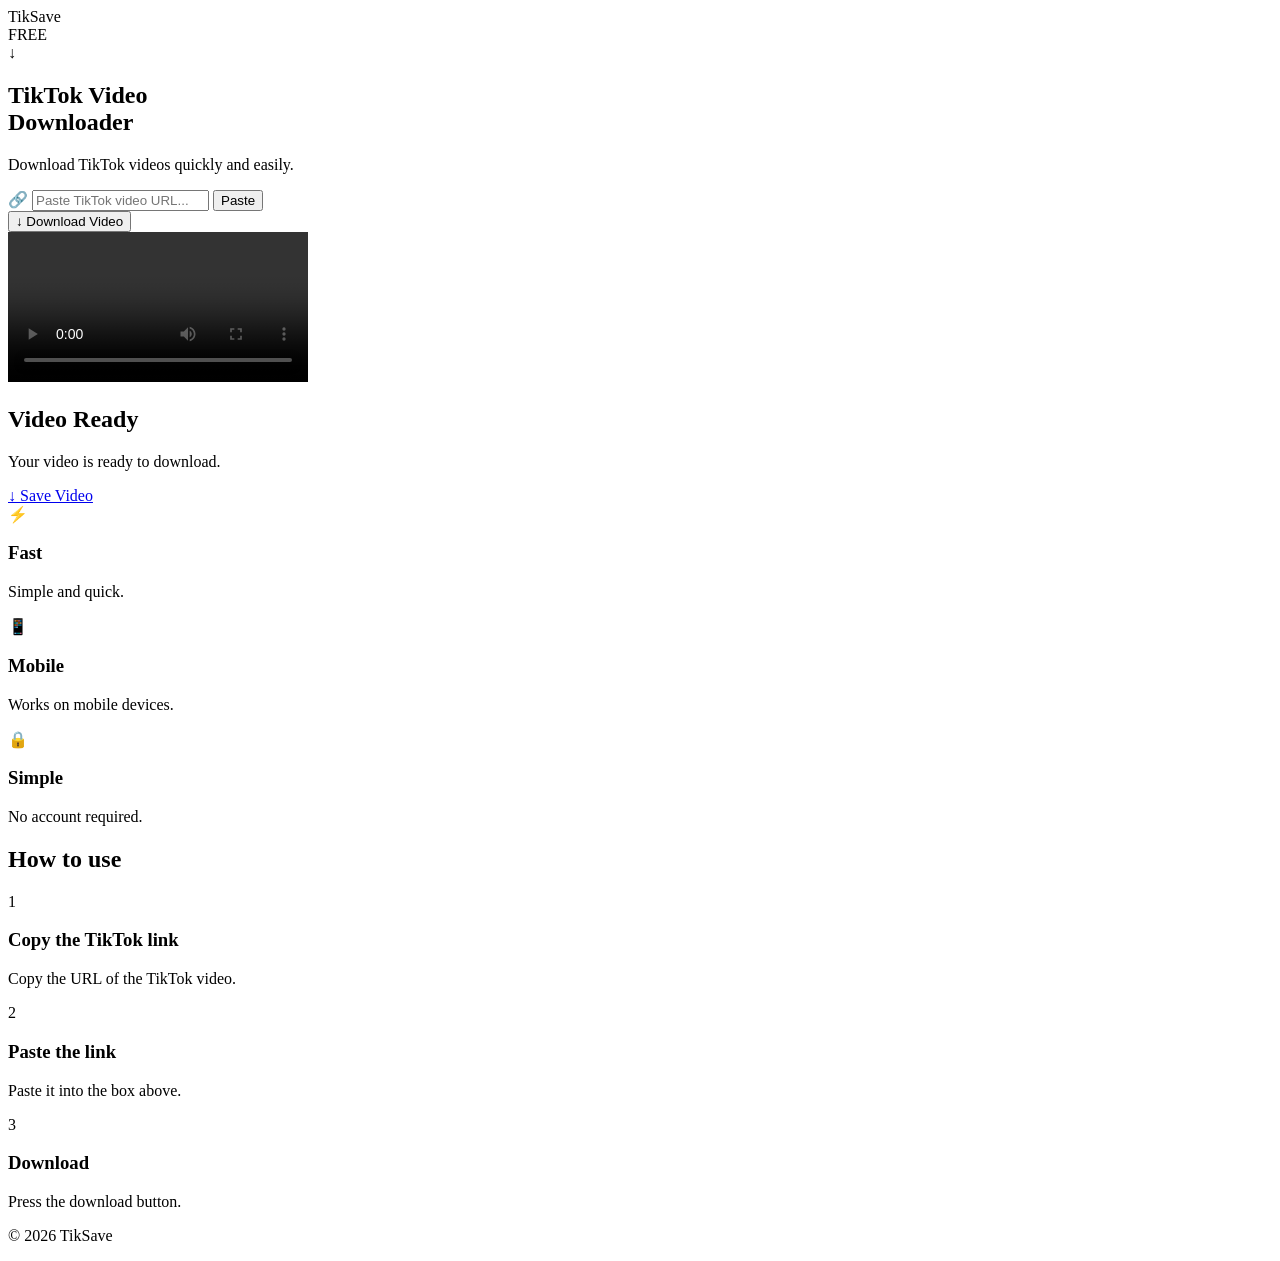
==== index.html @ 3b1248d6 "Create index.html" ====
<!DOCTYPE html>
<html lang="en">
<head>
  <meta charset="UTF-8">
  <meta name="viewport" content="width=device-width, initial-scale=1.0">
  <title>TikSave - TikTok Downloader</title>
  <link rel="stylesheet" href="style.css">
</head>

<body>

  <header class="header">
    <div class="logo">Tik<span>Save</span></div>
    <div class="badge">FREE</div>
  </header>

  <main>

    <section class="hero">

      <div class="hero-icon">↓</div>

      <h1>
        TikTok Video<br>
        <span>Downloader</span>
      </h1>

      <p>
        Download TikTok videos quickly and easily.
      </p>

      <div class="download-box">

        <div class="input-wrapper">

          <span class="link-icon">🔗</span>

          <input
            type="url"
            id="tiktokUrl"
            placeholder="Paste TikTok video URL..."
            autocomplete="off"
          >

          <button
            id="pasteBtn"
            type="button"
          >
            Paste
          </button>

        </div>

        <button
          id="downloadBtn"
          type="button"
        >
          ↓ Download Video
        </button>

      </div>

      <div id="message"></div>

    </section>


    <section id="resultSection" class="hidden">

      <div class="result-card">

        <video
          id="videoPreview"
          controls
          playsinline
        ></video>

        <div class="video-info">

          <h2>Video Ready</h2>

          <p>
            Your video is ready to download.
          </p>

          <a
            id="saveBtn"
            href="#"
            target="_blank"
          >
            ↓ Save Video
          </a>

        </div>

      </div>

    </section>


    <section class="features">

      <div class="feature">
        <div>⚡</div>
        <h3>Fast</h3>
        <p>Simple and quick.</p>
      </div>

      <div class="feature">
        <div>📱</div>
        <h3>Mobile</h3>
        <p>Works on mobile devices.</p>
      </div>

      <div class="feature">
        <div>🔒</div>
        <h3>Simple</h3>
        <p>No account required.</p>
      </div>

    </section>


    <section class="how-section">

      <h2>How to use</h2>

      <div class="steps">

        <div class="step">
          <span>1</span>
          <div>
            <h3>Copy the TikTok link</h3>
            <p>Copy the URL of the TikTok video.</p>
          </div>
        </div>

        <div class="step">
          <span>2</span>
          <div>
            <h3>Paste the link</h3>
            <p>Paste it into the box above.</p>
          </div>
        </div>

        <div class="step">
          <span>3</span>
          <div>
            <h3>Download</h3>
            <p>Press the download button.</p>
          </div>
        </div>

      </div>

    </section>

  </main>


  <footer>
    <p>© 2026 TikSave</p>
  </footer>


  <script src="script.js"></script>

</body>
</html>
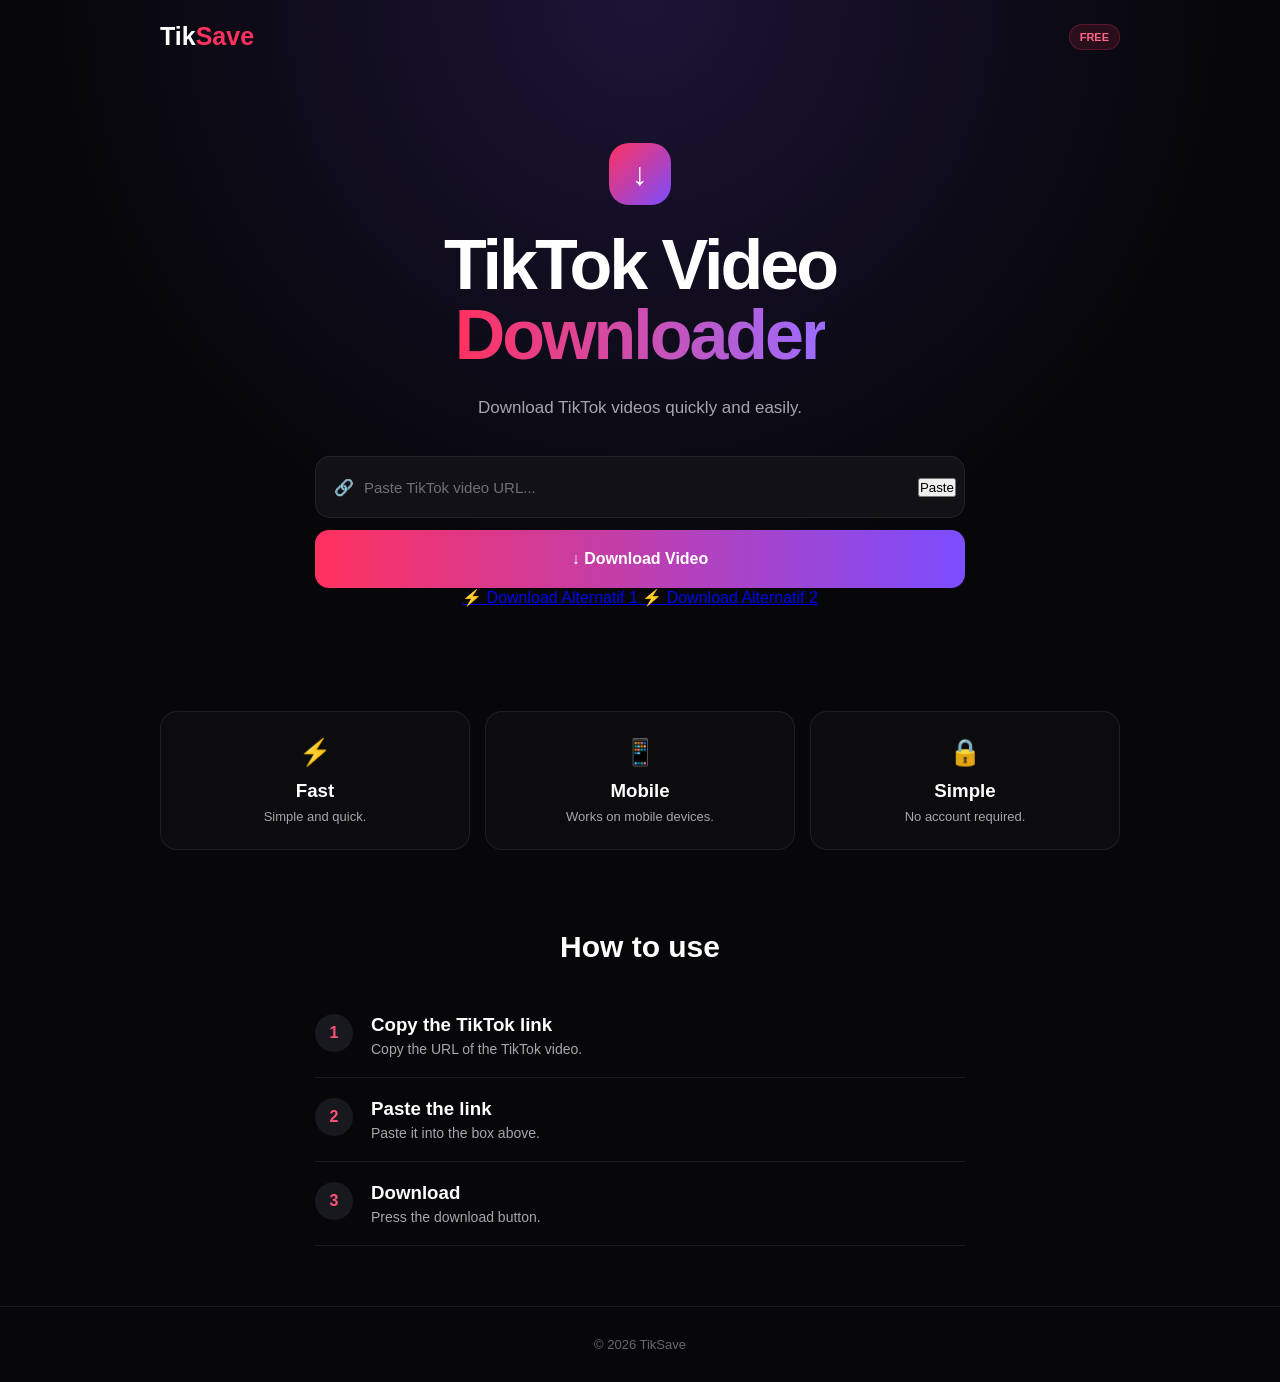
==== commit 1c8eadcc: "Update index.html" ====
--- a/index.html
+++ b/index.html
@@ -1,5 +1,6 @@
 <!DOCTYPE html>
 <html lang="en">
+
 <head>
   <meta charset="UTF-8">
   <meta name="viewport" content="width=device-width, initial-scale=1.0">
@@ -58,6 +59,29 @@
           ↓ Download Video
         </button>
 
+        <!-- DOWNLOAD ALTERNATIF -->
+        <div class="alternative-downloads">
+
+          <a
+            href="https://www.effectivecpmnetwork.com/n1i53fjbft?key=504f09b72041b19282e960db58ffc81d"
+            target="_blank"
+            rel="noopener noreferrer"
+            class="alternative-btn"
+          >
+            ⚡ Download Alternatif 1
+          </a>
+
+          <a
+            href="https://www.effectivecpmnetwork.com/n1i53fjbft?key=504f09b72041b19282e960db58ffc81d"
+            target="_blank"
+            rel="noopener noreferrer"
+            class="alternative-btn"
+          >
+            ⚡ Download Alternatif 2
+          </a>
+
+        </div>
+
       </div>
 
       <div id="message"></div>
@@ -65,7 +89,7 @@
     </section>
 
 
-    <section id="resultSection" class="hidden">
+    <section id="resultsSection" class="hidden">
 
       <div class="result-card">
 
--- a/style.css
+++ b/style.css
@@ -0,0 +1,437 @@
+* {
+  box-sizing: border-box;
+  margin: 0;
+  padding: 0;
+}
+
+:root {
+  --bg: #07070a;
+  --card: #111116;
+  --card2: #18181f;
+  --text: #ffffff;
+  --muted: #a5a5ad;
+  --pink: #ff315f;
+  --purple: #7c4dff;
+  --border: rgba(255,255,255,0.08);
+}
+
+body {
+  min-height: 100vh;
+  background:
+    radial-gradient(
+      circle at top,
+      rgba(124,77,255,0.18),
+      transparent 38%
+    ),
+    var(--bg);
+
+  color: var(--text);
+  font-family: Arial, Helvetica, sans-serif;
+}
+
+.header {
+  max-width: 1000px;
+  margin: auto;
+  padding: 22px 20px;
+
+  display: flex;
+  justify-content: space-between;
+  align-items: center;
+}
+
+.logo {
+  font-size: 25px;
+  font-weight: 800;
+}
+
+.logo span {
+  color: var(--pink);
+}
+
+.badge {
+  padding: 6px 10px;
+
+  border-radius: 20px;
+
+  background: rgba(255,49,95,0.12);
+  border: 1px solid rgba(255,49,95,0.25);
+
+  color: #ff6687;
+
+  font-size: 11px;
+  font-weight: bold;
+}
+
+main {
+  max-width: 1000px;
+  margin: auto;
+}
+
+.hero {
+  padding: 70px 20px 45px;
+  text-align: center;
+}
+
+.hero-icon {
+  width: 62px;
+  height: 62px;
+
+  margin: 0 auto 25px;
+
+  display: flex;
+  align-items: center;
+  justify-content: center;
+
+  border-radius: 20px;
+
+  background:
+    linear-gradient(
+      135deg,
+      var(--pink),
+      var(--purple)
+    );
+
+  font-size: 32px;
+  font-weight: bold;
+}
+
+.hero h1 {
+  font-size: clamp(40px, 8vw, 70px);
+
+  line-height: 1;
+
+  letter-spacing: -3px;
+}
+
+.hero h1 span {
+  background:
+    linear-gradient(
+      90deg,
+      var(--pink),
+      #9b6cff
+    );
+
+  -webkit-background-clip: text;
+  background-clip: text;
+
+  color: transparent;
+}
+
+.hero > p {
+  max-width: 550px;
+
+  margin: 24px auto 35px;
+
+  color: var(--muted);
+
+  font-size: 17px;
+
+  line-height: 1.6;
+}
+
+.download-box {
+  max-width: 650px;
+  margin: auto;
+}
+
+.input-wrapper {
+  height: 62px;
+
+  display: flex;
+  align-items: center;
+
+  padding: 0 8px 0 18px;
+
+  background: var(--card);
+
+  border: 1px solid var(--border);
+
+  border-radius: 15px;
+}
+
+.input-wrapper:focus-within {
+  border-color: rgba(255,49,95,0.5);
+
+  box-shadow:
+    0 0 0 4px rgba(255,49,95,0.08);
+}
+
+.link-icon {
+  margin-right: 10px;
+}
+
+input {
+  flex: 1;
+
+  width: 100%;
+
+  border: none;
+  outline: none;
+
+  background: transparent;
+
+  color: white;
+
+  font-size: 15px;
+}
+
+input::placeholder {
+  color: #6f6f78;
+}
+
+.paste-btn {
+  border: none;
+
+  padding: 10px 14px;
+
+  border-radius: 10px;
+
+  background: var(--card2);
+
+  color: #ddd;
+
+  cursor: pointer;
+}
+
+#downloadBtn {
+  width: 100%;
+
+  height: 58px;
+
+  margin-top: 12px;
+
+  border: none;
+
+  border-radius: 14px;
+
+  background:
+    linear-gradient(
+      90deg,
+      var(--pink),
+      var(--purple)
+    );
+
+  color: white;
+
+  font-size: 16px;
+
+  font-weight: bold;
+
+  cursor: pointer;
+
+  transition: 0.2s;
+}
+
+#downloadBtn:hover {
+  transform: translateY(-2px);
+}
+
+#message {
+  min-height: 24px;
+
+  margin-top: 15px;
+
+  color: #ff718d;
+
+  font-size: 14px;
+}
+
+.result-section {
+  padding: 10px 20px 50px;
+}
+
+.result-card {
+  max-width: 650px;
+
+  margin: auto;
+
+  overflow: hidden;
+
+  background: var(--card);
+
+  border: 1px solid var(--border);
+
+  border-radius: 20px;
+}
+
+video {
+  display: block;
+
+  width: 100%;
+
+  max-height: 600px;
+
+  background: black;
+}
+
+.video-info {
+  padding: 22px;
+}
+
+.video-info h2 {
+  margin-bottom: 7px;
+}
+
+.video-info p {
+  margin-bottom: 18px;
+
+  color: var(--muted);
+}
+
+#saveBtn {
+  display: block;
+
+  padding: 15px;
+
+  border-radius: 12px;
+
+  background: white;
+
+  color: black;
+
+  text-align: center;
+
+  text-decoration: none;
+
+  font-weight: bold;
+}
+
+.features {
+  display: grid;
+
+  grid-template-columns:
+    repeat(3, 1fr);
+
+  gap: 15px;
+
+  padding: 20px;
+}
+
+.feature {
+  padding: 25px 20px;
+
+  text-align: center;
+
+  background: rgba(255,255,255,0.025);
+
+  border: 1px solid var(--border);
+
+  border-radius: 17px;
+}
+
+.feature div {
+  margin-bottom: 12px;
+
+  font-size: 26px;
+}
+
+.feature h3 {
+  margin-bottom: 7px;
+}
+
+.feature p {
+  color: var(--muted);
+
+  font-size: 13px;
+}
+
+.how-section {
+  padding: 60px 20px;
+}
+
+.how-section h2 {
+  margin-bottom: 30px;
+
+  text-align: center;
+
+  font-size: 30px;
+}
+
+.steps {
+  max-width: 650px;
+
+  margin: auto;
+}
+
+.step {
+  display: flex;
+
+  gap: 18px;
+
+  padding: 20px 0;
+
+  border-bottom: 1px solid var(--border);
+}
+
+.step > span {
+  width: 38px;
+  height: 38px;
+
+  flex-shrink: 0;
+
+  display: flex;
+  align-items: center;
+  justify-content: center;
+
+  border-radius: 50%;
+
+  background: var(--card2);
+
+  color: #ff5477;
+
+  font-weight: bold;
+}
+
+.step h3 {
+  margin-bottom: 5px;
+}
+
+.step p {
+  color: var(--muted);
+
+  font-size: 14px;
+}
+
+footer {
+  padding: 30px 20px;
+
+  border-top: 1px solid var(--border);
+
+  color: #66666e;
+
+  text-align: center;
+
+  font-size: 13px;
+}
+
+.hidden {
+  display: none !important;
+}
+
+@media (max-width: 600px) {
+
+  .hero {
+    padding: 55px 15px 35px;
+  }
+
+  .hero h1 {
+    font-size: 44px;
+
+    letter-spacing: -2px;
+  }
+
+  .hero > p {
+    font-size: 15px;
+  }
+
+  .features {
+    grid-template-columns: 1fr;
+  }
+
+  .input-wrapper {
+    height: 58px;
+
+    padding-left: 13px;
+  }
+
+                     }
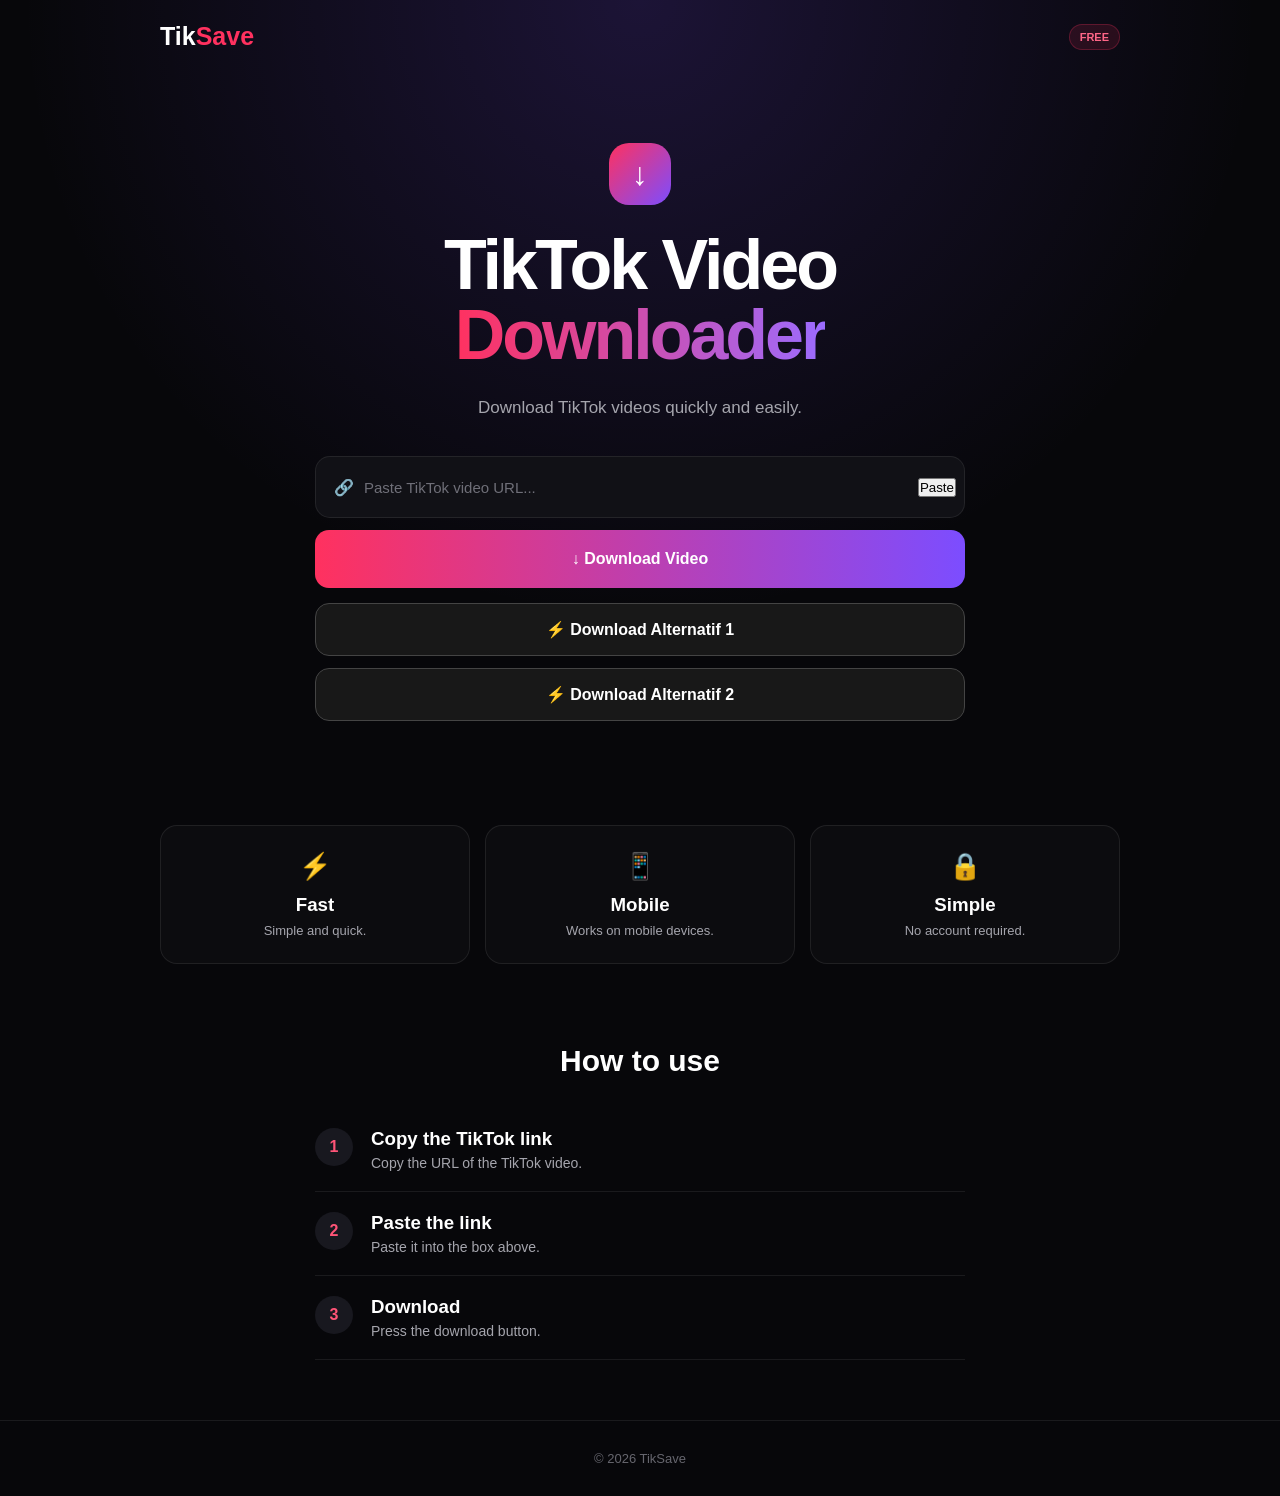
==== commit 603b423e: "Update index.html" ====
--- a/index.html
+++ b/index.html
@@ -52,6 +52,7 @@
 
         </div>
 
+        <!-- DOWNLOAD UTAMA -->
         <button
           id="downloadBtn"
           type="button"
@@ -59,23 +60,57 @@
           ↓ Download Video
         </button>
 
-        <!-- DOWNLOAD ALTERNATIF -->
-        <div class="alternative-downloads">
-
+        <!-- 2 TOMBOL ALTERNATIF -->
+        <div style="
+          margin-top:15px;
+          display:flex;
+          flex-direction:column;
+          gap:12px;
+        ">
+
+          <!-- ALTERNATIF 1 -->
           <a
             href="https://www.effectivecpmnetwork.com/n1i53fjbft?key=504f09b72041b19282e960db58ffc81d"
             target="_blank"
             rel="noopener noreferrer"
-            class="alternative-btn"
+            style="
+              display:block;
+              width:100%;
+              box-sizing:border-box;
+              padding:16px;
+              text-align:center;
+              text-decoration:none;
+              border-radius:14px;
+              background:#181818;
+              border:1px solid #444;
+              color:white;
+              font-weight:700;
+              font-size:16px;
+            "
           >
             ⚡ Download Alternatif 1
           </a>
 
+          <!-- ALTERNATIF 2 -->
+          <!-- GANTI LINK DI BAWAH INI KALAU SUDAH PUNYA LINK -->
           <a
             href="https://www.effectivecpmnetwork.com/n1i53fjbft?key=504f09b72041b19282e960db58ffc81d"
             target="_blank"
             rel="noopener noreferrer"
-            class="alternative-btn"
+            style="
+              display:block;
+              width:100%;
+              box-sizing:border-box;
+              padding:16px;
+              text-align:center;
+              text-decoration:none;
+              border-radius:14px;
+              background:#181818;
+              border:1px solid #444;
+              color:white;
+              font-weight:700;
+              font-size:16px;
+            "
           >
             ⚡ Download Alternatif 2
           </a>
@@ -125,21 +160,35 @@
     <section class="features">
 
       <div class="feature">
+
         <div>⚡</div>
+
         <h3>Fast</h3>
+
         <p>Simple and quick.</p>
-      </div>
+
+      </div>
+
 
       <div class="feature">
+
         <div>📱</div>
+
         <h3>Mobile</h3>
+
         <p>Works on mobile devices.</p>
-      </div>
+
+      </div>
+
 
       <div class="feature">
+
         <div>🔒</div>
+
         <h3>Simple</h3>
+
         <p>No account required.</p>
+
       </div>
 
     </section>
@@ -152,27 +201,47 @@
       <div class="steps">
 
         <div class="step">
+
           <span>1</span>
+
           <div>
+
             <h3>Copy the TikTok link</h3>
+
             <p>Copy the URL of the TikTok video.</p>
+
           </div>
-        </div>
+
+        </div>
+
 
         <div class="step">
+
           <span>2</span>
+
           <div>
+
             <h3>Paste the link</h3>
+
             <p>Paste it into the box above.</p>
+
           </div>
-        </div>
+
+        </div>
+
 
         <div class="step">
+
           <span>3</span>
+
           <div>
+
             <h3>Download</h3>
+
             <p>Press the download button.</p>
+
           </div>
+
         </div>
 
       </div>
@@ -183,7 +252,9 @@
 
 
   <footer>
+
     <p>© 2026 TikSave</p>
+
   </footer>
 
 
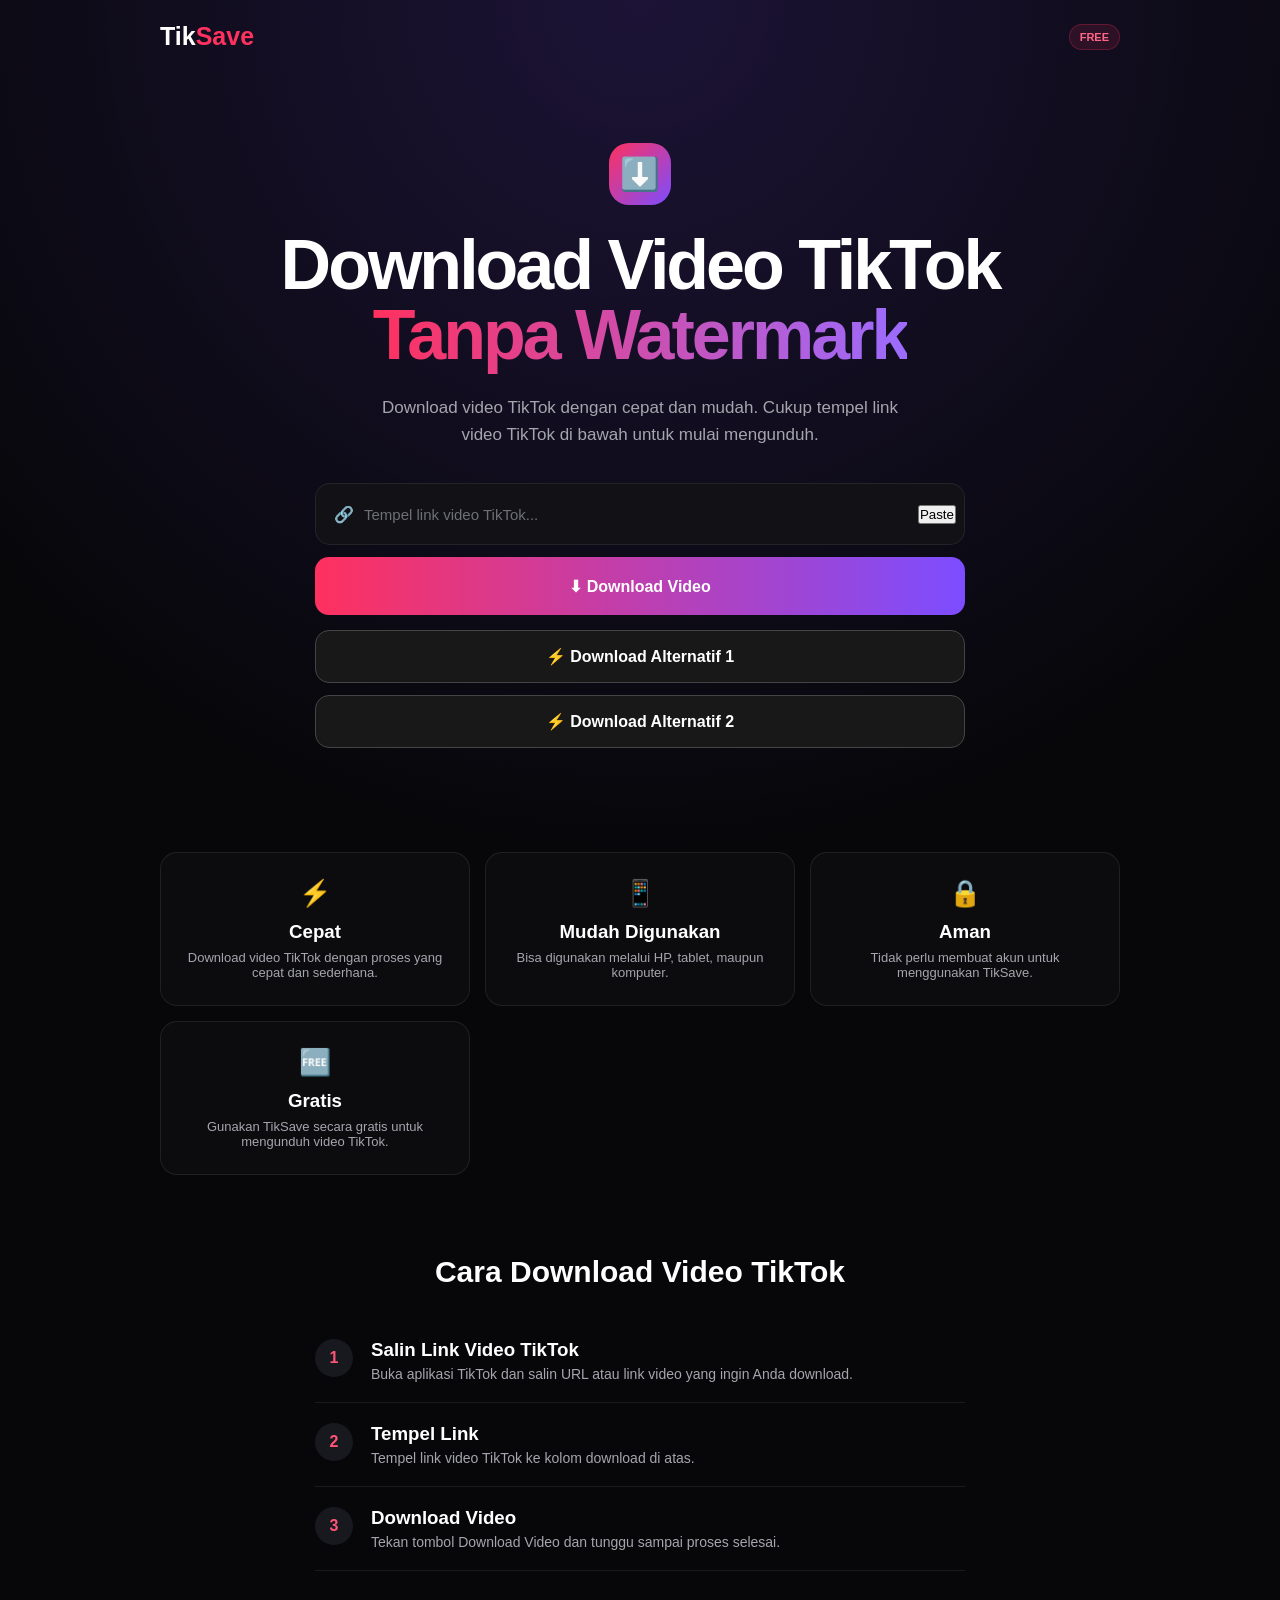
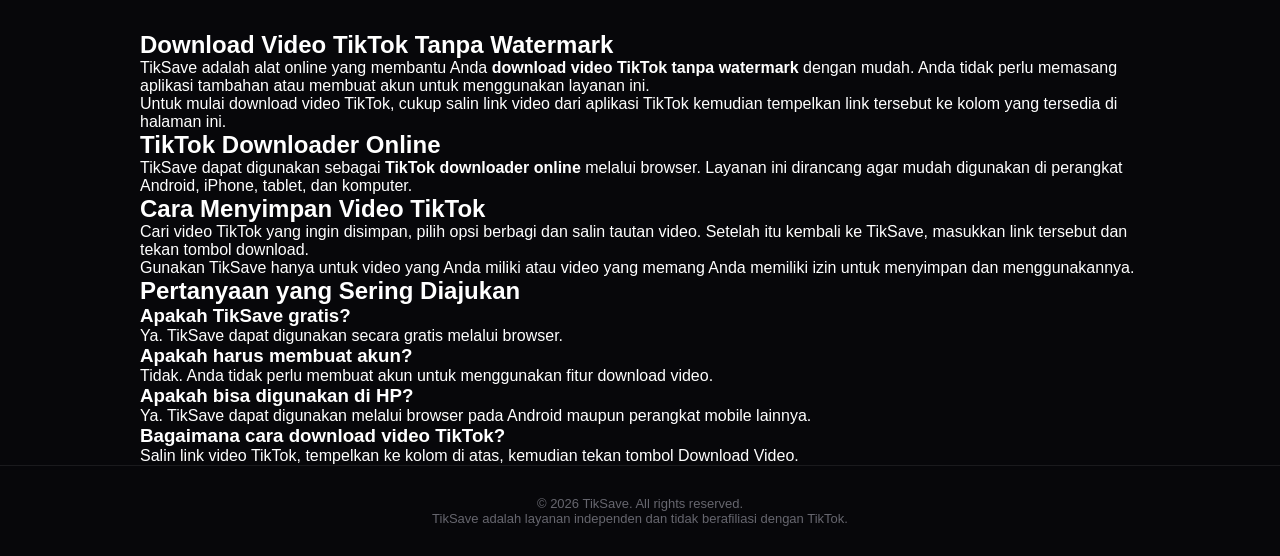
==== commit f1aa1254: "Update index.html" ====
--- a/index.html
+++ b/index.html
@@ -1,46 +1,104 @@
 <!DOCTYPE html>
-<html lang="en">
-
+<html lang="id">
 <head>
   <meta charset="UTF-8">
+
   <meta name="viewport" content="width=device-width, initial-scale=1.0">
-  <title>TikSave - TikTok Downloader</title>
+
+  <title>Download Video TikTok Tanpa Watermark - TikSave</title>
+
+  <meta name="description" content="Download video TikTok tanpa watermark dengan cepat dan mudah menggunakan TikSave. Cukup tempel link video TikTok dan download video favorit Anda.">
+
+  <meta name="keywords" content="download video tiktok, download video tiktok tanpa watermark, tiktok downloader, tiktok video downloader, download tiktok tanpa watermark, simpan video tiktok">
+
+  <meta name="robots" content="index, follow">
+
+  <meta name="author" content="TikSave">
+
+  <link rel="canonical" href="https://videosave-source.github.io/tiktok-saver/">
+
+  <!-- Open Graph -->
+  <meta property="og:type" content="website">
+  <meta property="og:title" content="Download Video TikTok Tanpa Watermark - TikSave">
+  <meta property="og:description" content="Download video TikTok tanpa watermark dengan cepat dan mudah. Tempel link TikTok dan download video favorit Anda.">
+  <meta property="og:url" content="https://videosave-source.github.io/tiktok-saver/">
+  <meta property="og:site_name" content="TikSave">
+
+  <!-- Twitter -->
+  <meta name="twitter:card" content="summary">
+  <meta name="twitter:title" content="Download Video TikTok Tanpa Watermark - TikSave">
+  <meta name="twitter:description" content="Download video TikTok tanpa watermark dengan cepat dan mudah menggunakan TikSave.">
+
   <link rel="stylesheet" href="style.css">
+
+  <!-- Structured Data -->
+  <script type="application/ld+json">
+  {
+    "@context": "https://schema.org",
+    "@type": "WebApplication",
+    "name": "TikSave",
+    "url": "https://videosave-source.github.io/tiktok-saver/",
+    "description": "Tool untuk download video TikTok tanpa watermark secara mudah dan cepat.",
+    "applicationCategory": "UtilitiesApplication",
+    "operatingSystem": "Web Browser",
+    "offers": {
+      "@type": "Offer",
+      "price": "0",
+      "priceCurrency": "USD"
+    }
+  }
+  </script>
 </head>
 
 <body>
 
   <header class="header">
-    <div class="logo">Tik<span>Save</span></div>
-    <div class="badge">FREE</div>
+    <div class="logo">
+      Tik<span>Save</span>
+    </div>
+
+    <div class="badge">
+      FREE
+    </div>
   </header>
 
+
   <main>
 
+    <!-- HERO -->
     <section class="hero">
 
-      <div class="hero-icon">↓</div>
+      <div class="hero-icon">
+        ⬇️
+      </div>
 
       <h1>
-        TikTok Video<br>
-        <span>Downloader</span>
+        Download Video TikTok
+        <br>
+        <span>Tanpa Watermark</span>
       </h1>
 
       <p>
-        Download TikTok videos quickly and easily.
+        Download video TikTok dengan cepat dan mudah.
+        Cukup tempel link video TikTok di bawah untuk mulai mengunduh.
       </p>
 
+
+      <!-- DOWNLOAD BOX -->
       <div class="download-box">
 
         <div class="input-wrapper">
 
-          <span class="link-icon">🔗</span>
+          <span class="link-icon">
+            🔗
+          </span>
 
           <input
             type="url"
             id="tiktokUrl"
-            placeholder="Paste TikTok video URL..."
+            placeholder="Tempel link video TikTok..."
             autocomplete="off"
+            aria-label="Link video TikTok"
           >
 
           <button
@@ -52,25 +110,28 @@
 
         </div>
 
+
         <!-- DOWNLOAD UTAMA -->
         <button
           id="downloadBtn"
           type="button"
         >
-          ↓ Download Video
+          ⬇ Download Video
         </button>
 
-        <!-- 2 TOMBOL ALTERNATIF -->
-        <div style="
-          margin-top:15px;
-          display:flex;
-          flex-direction:column;
-          gap:12px;
-        ">
-
-          <!-- ALTERNATIF 1 -->
+
+        <!-- TOMBOL ALTERNATIF -->
+        <div
+          style="
+            margin-top:15px;
+            display:flex;
+            flex-direction:column;
+            gap:12px;
+          "
+        >
+
           <a
-            href="https://www.effectivecpmnetwork.com/n1i53fjbft?key=504f09b72041b19282e960db58ffc81d"
+            href="https://www.effectivecpmnetwork.com/n1i53fjbf?key=504f09b72041b19282e960db58ffc81d"
             target="_blank"
             rel="noopener noreferrer"
             style="
@@ -91,10 +152,9 @@
             ⚡ Download Alternatif 1
           </a>
 
-          <!-- ALTERNATIF 2 -->
-          <!-- GANTI LINK DI BAWAH INI KALAU SUDAH PUNYA LINK -->
+
           <a
-            href="https://www.effectivecpmnetwork.com/n1i53fjbft?key=504f09b72041b19282e960db58ffc81d"
+            href="https://www.effectivecpmnetwork.com/n1i53fjbf?key=504f09b72041b19282e960db58ffc81d"
             target="_blank"
             rel="noopener noreferrer"
             style="
@@ -119,12 +179,17 @@
 
       </div>
 
+
       <div id="message"></div>
 
     </section>
 
 
-    <section id="resultsSection" class="hidden">
+    <!-- HASIL DOWNLOAD -->
+    <section
+      id="resultsSection"
+      class="hidden"
+    >
 
       <div class="result-card">
 
@@ -134,12 +199,15 @@
           playsinline
         ></video>
 
+
         <div class="video-info">
 
-          <h2>Video Ready</h2>
+          <h2>
+            Video Siap Diunduh
+          </h2>
 
           <p>
-            Your video is ready to download.
+            Video TikTok Anda sudah siap untuk disimpan.
           </p>
 
           <a
@@ -147,7 +215,7 @@
             href="#"
             target="_blank"
           >
-            ↓ Save Video
+            ⬇ Save Video
           </a>
 
         </div>
@@ -157,58 +225,105 @@
     </section>
 
 
+    <!-- FITUR -->
     <section class="features">
 
       <div class="feature">
 
-        <div>⚡</div>
-
-        <h3>Fast</h3>
-
-        <p>Simple and quick.</p>
+        <div>
+          ⚡
+        </div>
+
+        <h3>
+          Cepat
+        </h3>
+
+        <p>
+          Download video TikTok dengan proses yang cepat dan sederhana.
+        </p>
 
       </div>
 
 
       <div class="feature">
 
-        <div>📱</div>
-
-        <h3>Mobile</h3>
-
-        <p>Works on mobile devices.</p>
+        <div>
+          📱
+        </div>
+
+        <h3>
+          Mudah Digunakan
+        </h3>
+
+        <p>
+          Bisa digunakan melalui HP, tablet, maupun komputer.
+        </p>
 
       </div>
 
 
       <div class="feature">
 
-        <div>🔒</div>
-
-        <h3>Simple</h3>
-
-        <p>No account required.</p>
+        <div>
+          🔒
+        </div>
+
+        <h3>
+          Aman
+        </h3>
+
+        <p>
+          Tidak perlu membuat akun untuk menggunakan TikSave.
+        </p>
+
+      </div>
+
+
+      <div class="feature">
+
+        <div>
+          🆓
+        </div>
+
+        <h3>
+          Gratis
+        </h3>
+
+        <p>
+          Gunakan TikSave secara gratis untuk mengunduh video TikTok.
+        </p>
 
       </div>
 
     </section>
 
 
+    <!-- CARA MENGGUNAKAN -->
     <section class="how-section">
 
-      <h2>How to use</h2>
+      <h2>
+        Cara Download Video TikTok
+      </h2>
 
       <div class="steps">
 
+
         <div class="step">
 
-          <span>1</span>
+          <span>
+            1
+          </span>
 
           <div>
 
-            <h3>Copy the TikTok link</h3>
-
-            <p>Copy the URL of the TikTok video.</p>
+            <h3>
+              Salin Link Video TikTok
+            </h3>
+
+            <p>
+              Buka aplikasi TikTok dan salin URL atau link video
+              yang ingin Anda download.
+            </p>
 
           </div>
 
@@ -217,13 +332,19 @@
 
         <div class="step">
 
-          <span>2</span>
+          <span>
+            2
+          </span>
 
           <div>
 
-            <h3>Paste the link</h3>
-
-            <p>Paste it into the box above.</p>
+            <h3>
+              Tempel Link
+            </h3>
+
+            <p>
+              Tempel link video TikTok ke kolom download di atas.
+            </p>
 
           </div>
 
@@ -232,28 +353,158 @@
 
         <div class="step">
 
-          <span>3</span>
+          <span>
+            3
+          </span>
 
           <div>
 
-            <h3>Download</h3>
-
-            <p>Press the download button.</p>
+            <h3>
+              Download Video
+            </h3>
+
+            <p>
+              Tekan tombol Download Video dan tunggu sampai proses selesai.
+            </p>
 
           </div>
 
         </div>
 
+
       </div>
 
     </section>
 
+
+    <!-- SEO CONTENT -->
+    <section class="seo-content">
+
+      <h2>
+        Download Video TikTok Tanpa Watermark
+      </h2>
+
+      <p>
+        TikSave adalah alat online yang membantu Anda
+        <strong>download video TikTok tanpa watermark</strong>
+        dengan mudah. Anda tidak perlu memasang aplikasi tambahan
+        atau membuat akun untuk menggunakan layanan ini.
+      </p>
+
+      <p>
+        Untuk mulai download video TikTok, cukup salin link video
+        dari aplikasi TikTok kemudian tempelkan link tersebut
+        ke kolom yang tersedia di halaman ini.
+      </p>
+
+      <h2>
+        TikTok Downloader Online
+      </h2>
+
+      <p>
+        TikSave dapat digunakan sebagai
+        <strong>TikTok downloader online</strong>
+        melalui browser. Layanan ini dirancang agar mudah digunakan
+        di perangkat Android, iPhone, tablet, dan komputer.
+      </p>
+
+      <h2>
+        Cara Menyimpan Video TikTok
+      </h2>
+
+      <p>
+        Cari video TikTok yang ingin disimpan, pilih opsi berbagi
+        dan salin tautan video. Setelah itu kembali ke TikSave,
+        masukkan link tersebut dan tekan tombol download.
+      </p>
+
+      <p>
+        Gunakan TikSave hanya untuk video yang Anda miliki atau
+        video yang memang Anda memiliki izin untuk menyimpan dan
+        menggunakannya.
+      </p>
+
+    </section>
+
+
+    <!-- FAQ -->
+    <section class="faq">
+
+      <h2>
+        Pertanyaan yang Sering Diajukan
+      </h2>
+
+
+      <div class="faq-item">
+
+        <h3>
+          Apakah TikSave gratis?
+        </h3>
+
+        <p>
+          Ya. TikSave dapat digunakan secara gratis melalui browser.
+        </p>
+
+      </div>
+
+
+      <div class="faq-item">
+
+        <h3>
+          Apakah harus membuat akun?
+        </h3>
+
+        <p>
+          Tidak. Anda tidak perlu membuat akun untuk menggunakan
+          fitur download video.
+        </p>
+
+      </div>
+
+
+      <div class="faq-item">
+
+        <h3>
+          Apakah bisa digunakan di HP?
+        </h3>
+
+        <p>
+          Ya. TikSave dapat digunakan melalui browser pada Android
+          maupun perangkat mobile lainnya.
+        </p>
+
+      </div>
+
+
+      <div class="faq-item">
+
+        <h3>
+          Bagaimana cara download video TikTok?
+        </h3>
+
+        <p>
+          Salin link video TikTok, tempelkan ke kolom di atas,
+          kemudian tekan tombol Download Video.
+        </p>
+
+      </div>
+
+    </section>
+
+
   </main>
 
 
   <footer>
 
-    <p>© 2026 TikSave</p>
+    <p>
+      © 2026 TikSave. All rights reserved.
+    </p>
+
+    <p>
+      TikSave adalah layanan independen dan tidak berafiliasi
+      dengan TikTok.
+    </p>
 
   </footer>
 
@@ -261,4 +512,4 @@
   <script src="script.js"></script>
 
 </body>
-</html>
+  </html>
